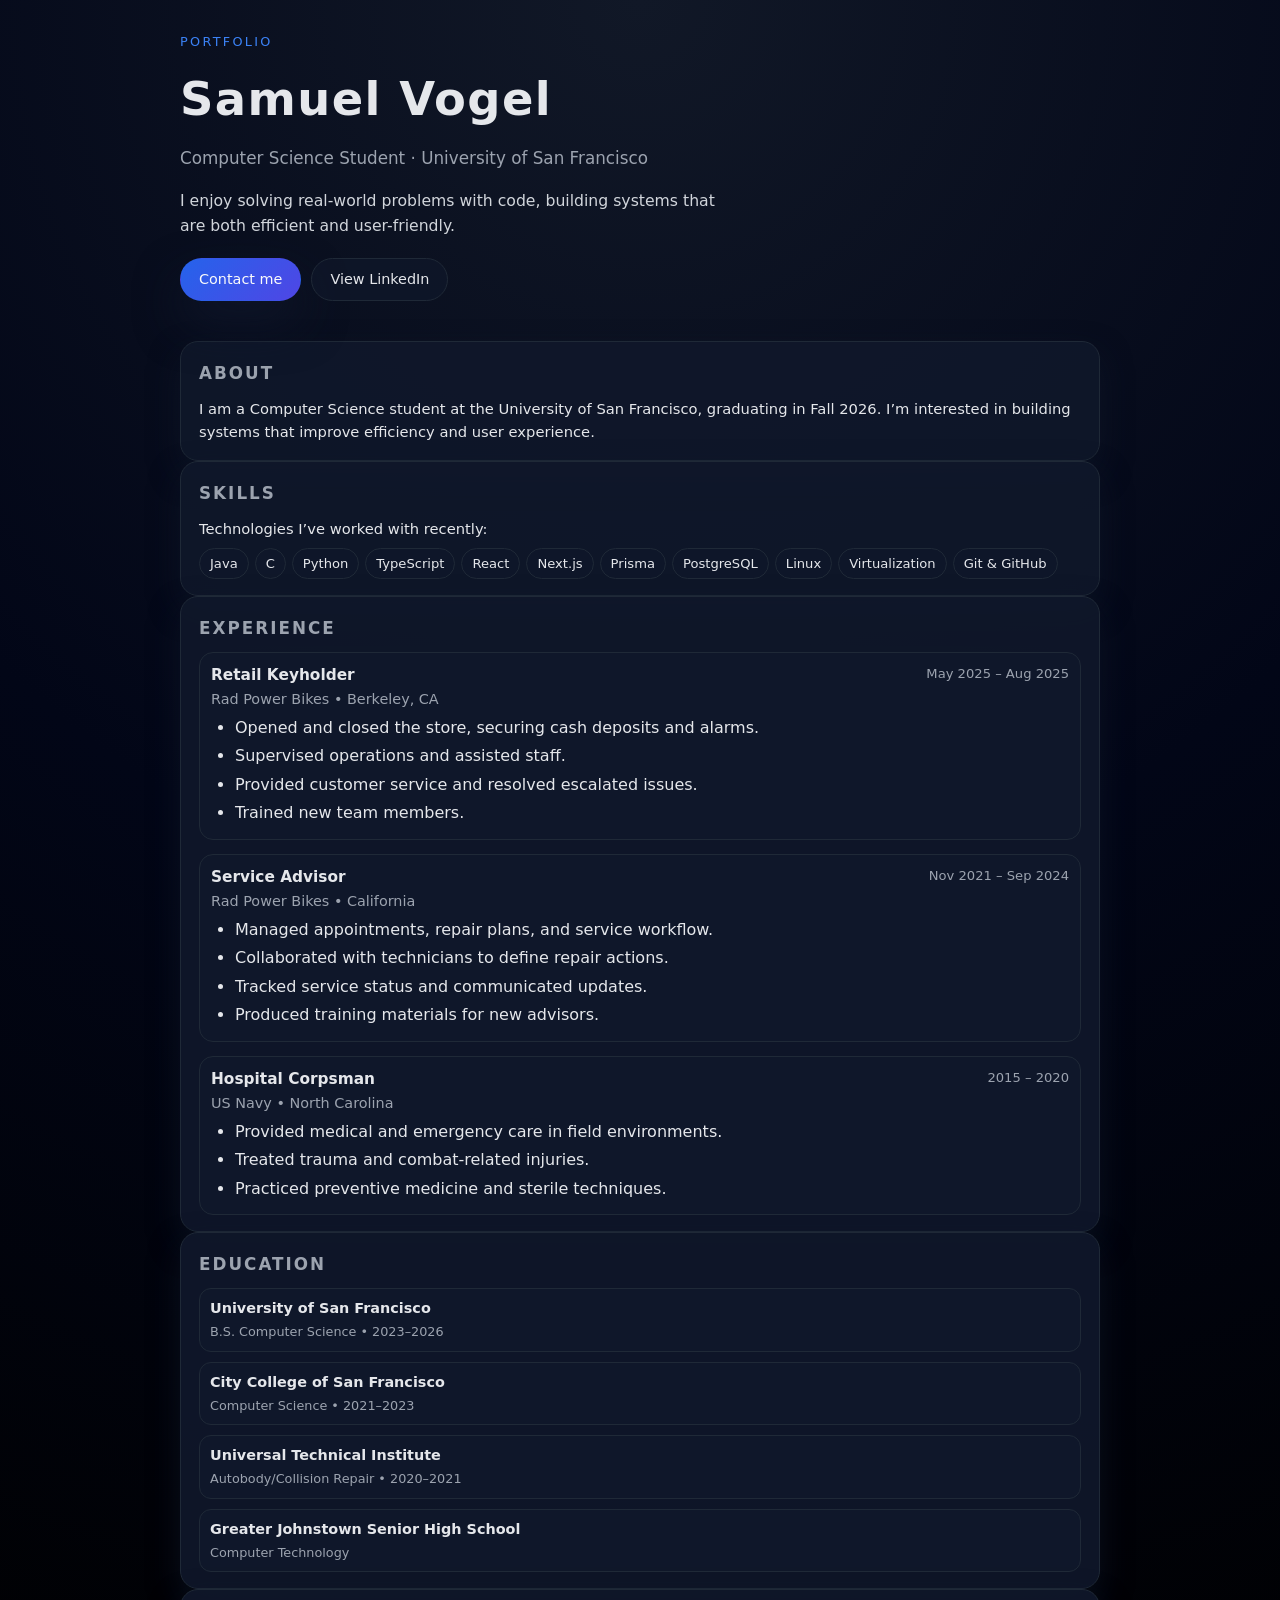
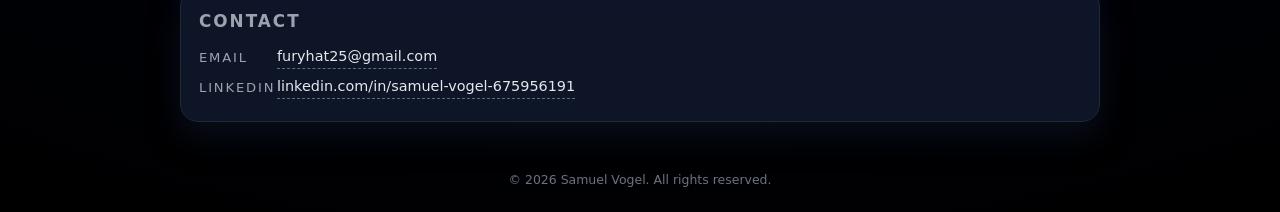
==== index.html @ 89b19ec3 "initial commit/creation of page" ====
<!DOCTYPE html>
<html lang="en">
<head>
    <meta charset="UTF-8" />
    <title>Samuel Vogel | Portfolio</title>
    <meta name="viewport" content="width=device-width, initial-scale=1" />
    <link rel="stylesheet" href="styles/main.css" />
</head>
<body>

<main id="app">

    <!-- Header -->
    <header class="hero">
        <div class="hero-text">
            <div class="eyebrow">Portfolio</div>
            <h1 class="name">Samuel Vogel</h1>
            <div class="subtitle">Computer Science Student · University of San Francisco</div>
            <p class="tagline">
                I enjoy solving real-world problems with code, building systems that are both
                efficient and user-friendly.
            </p>

            <div class="hero-actions">
                <a href="mailto:furyhat25@gmail.com" class="btn btn-primary">Contact me</a>
                <a href="https://www.linkedin.com/in/samuel-vogel-675956191"
                   class="btn btn-ghost" target="_blank">View LinkedIn</a>
            </div>
        </div>
    </header>

    <!-- Sections inserted here -->
    <div id="content">
        <!-- JS loads section files here -->
    </div>

</main>

<footer>
    © <span id="year"></span> Samuel Vogel. All rights reserved.
</footer>

<script src="scripts/main.js"></script>
</body>
</html>
---- styles/main.css ----
:root {
    --bg: #050816;
    --bg-alt: #0b1020;
    --accent: #3b82f6;
    --accent-soft: rgba(59, 130, 246, 0.1);
    --text: #e5e7eb;
    --muted: #9ca3af;
    --card: #0f172a;
    --border: #1f2937;
    --shadow: 0 22px 45px rgba(15, 23, 42, 0.8);
    --radius-xl: 18px;
    --radius-2xl: 24px;
    --max-width: 960px;
}

* {
    box-sizing: border-box;
    margin: 0;
    padding: 0;
}

body {
    font-family: system-ui, -apple-system, BlinkMacSystemFont, "SF Pro Text",
    "Segoe UI", sans-serif;
    background: radial-gradient(circle at top, #111827 0, #020617 48%, #000 100%);
    color: var(--text);
    line-height: 1.6;
    min-height: 100vh;
}

a {
    color: inherit;
    text-decoration: none;
}

main {
    max-width: var(--max-width);
    margin: 0 auto;
    padding: 32px 20px 48px;
}

/* Header / hero */
header {
    margin-bottom: 40px;
    display: grid;
    grid-template-columns: minmax(0, 3fr) minmax(0, 2fr);
    gap: 24px;
    align-items: center;
}

@media (max-width: 768px) {
    header {
        grid-template-columns: minmax(0, 1fr);
    }
    main {
        padding-top: 24px;
    }
}

.hero-text {
    position: relative;
}

.eyebrow {
    font-size: 0.8rem;
    text-transform: uppercase;
    letter-spacing: 0.18em;
    color: var(--accent);
    margin-bottom: 10px;
}

.name {
    font-size: clamp(2.3rem, 5vw, 2.9rem);
    font-weight: 700;
    letter-spacing: 0.03em;
    margin-bottom: 8px;
}

.subtitle {
    font-size: 1.05rem;
    color: var(--muted);
    margin-bottom: 16px;
}

.tagline {
    font-size: 0.98rem;
    color: #d1d5db;
    max-width: 40rem;
}

.hero-actions {
    display: flex;
    flex-wrap: wrap;
    gap: 10px;
    margin-top: 20px;
}

.btn {
    border-radius: 999px;
    padding: 9px 18px;
    font-size: 0.9rem;
    border: 1px solid transparent;
    display: inline-flex;
    align-items: center;
    gap: 8px;
    cursor: pointer;
    background: transparent;
    color: inherit;
    transition: transform 0.12s ease-out, box-shadow 0.12s ease-out,
    background 0.12s ease-out, border-color 0.12s ease-out;
    text-decoration: none;
}

.btn-primary {
    background: linear-gradient(135deg, #2563eb, #4f46e5);
    color: #f9fafb;
    box-shadow: var(--shadow);
}

.btn-primary:hover {
    transform: translateY(-1px);
    box-shadow: 0 30px 60px rgba(15, 23, 42, 0.95);
}

.btn-ghost {
    border-color: #1f2937;
    background: rgba(15, 23, 42, 0.7);
}

.btn-ghost:hover {
    border-color: #374151;
    background: rgba(15, 23, 42, 0.95);
    transform: translateY(-1px);
}

.hero-card {
    background: radial-gradient(circle at top left, #1e293b 0, #020617 55%);
    border-radius: var(--radius-2xl);
    padding: 20px 18px 18px;
    border: 1px solid rgba(148, 163, 184, 0.2);
    box-shadow: var(--shadow);
    position: relative;
    overflow: hidden;
}

.hero-card::before {
    content: "";
    position: absolute;
    inset: 0;
    background: radial-gradient(
            circle at top,
            rgba(59, 130, 246, 0.16),
            transparent 60%
    );
    mix-blend-mode: screen;
    pointer-events: none;
}

.hero-card-title {
    font-size: 0.9rem;
    text-transform: uppercase;
    letter-spacing: 0.18em;
    color: var(--muted);
    margin-bottom: 10px;
}

.hero-card-body {
    display: grid;
    gap: 10px;
    font-size: 0.88rem;
}

.hero-pill-row {
    display: flex;
    flex-wrap: wrap;
    gap: 6px;
}

.pill {
    font-size: 0.8rem;
    border-radius: 999px;
    padding: 5px 11px;
    border: 1px solid rgba(148, 163, 184, 0.4);
    background: rgba(15, 23, 42, 0.9);
    white-space: nowrap;
}

.pill-strong {
    border-color: rgba(59, 130, 246, 0.5);
    background: var(--accent-soft);
}

.meta-line {
    display: flex;
    justify-content: space-between;
    gap: 8px;
    color: var(--muted);
}

/* Sections */
section {
    margin-bottom: 28px;
    padding: 18px 18px 16px;
    border-radius: var(--radius-xl);
    background: rgba(15, 23, 42, 0.95);
    border: 1px solid var(--border);
    box-shadow: 0 14px 30px rgba(15, 23, 42, 0.6);
}

section:last-of-type {
    margin-bottom: 0;
}

.section-title {
    font-size: 1.05rem;
    font-weight: 600;
    letter-spacing: 0.12em;
    text-transform: uppercase;
    color: var(--muted);
    margin-bottom: 10px;
}

.section-body {
    font-size: 0.92rem;
    color: #e5e7eb;
}

/* Experience */
.experience-list {
    display: grid;
    gap: 14px;
    margin-top: 8px;
}

.experience-item {
    border-radius: 14px;
    padding: 10px 11px;
    border: 1px solid #1f2937;
    background: rgba(15, 23, 42, 0.96);
}

.experience-header {
    display: flex;
    flex-wrap: wrap;
    justify-content: space-between;
    gap: 6px;
    margin-bottom: 4px;
}

.role {
    font-weight: 600;
    font-size: 0.96rem;
}

.company {
    color: var(--muted);
    font-size: 0.9rem;
}

.experience-meta {
    font-size: 0.82rem;
    color: var(--muted);
    margin-bottom: 4px;
}

.experience-item ul {
    margin-left: 1.1rem;
    margin-top: 4px;
    padding-left: 0.4rem;
}

.experience-item li {
    margin-bottom: 3px;
}

/* Education */
.edu-list {
    display: grid;
    gap: 10px;
    margin-top: 6px;
}

.edu-item {
    border-radius: 12px;
    padding: 8px 10px;
    border: 1px solid #1f2937;
    background: rgba(15, 23, 42, 0.96);
    font-size: 0.9rem;
}

.edu-title {
    font-weight: 600;
    margin-bottom: 2px;
}

.edu-meta {
    font-size: 0.8rem;
    color: var(--muted);
}

/* Skills grid */
.skills-grid {
    display: flex;
    flex-wrap: wrap;
    gap: 6px;
    margin-top: 8px;
}

.skills-grid span {
    font-size: 0.82rem;
    padding: 4px 10px;
    border-radius: 999px;
    background: rgba(15, 23, 42, 0.9);
    border: 1px solid #1f2937;
    color: #e5e7eb;
}

/* Contact */
.contact-list {
    margin-top: 4px;
    font-size: 0.9rem;
}

.contact-item {
    display: flex;
    align-items: center;
    gap: 8px;
    margin-bottom: 6px;
}

.contact-label {
    width: 70px;
    color: var(--muted);
    font-size: 0.82rem;
    text-transform: uppercase;
    letter-spacing: 0.14em;
}

.contact-link {
    font-weight: 500;
    border-bottom: 1px dashed rgba(148, 163, 184, 0.6);
}

footer {
    max-width: var(--max-width);
    margin: 0 auto;
    padding: 0 20px 22px;
    font-size: 0.78rem;
    color: #6b7280;
    text-align: center;
}
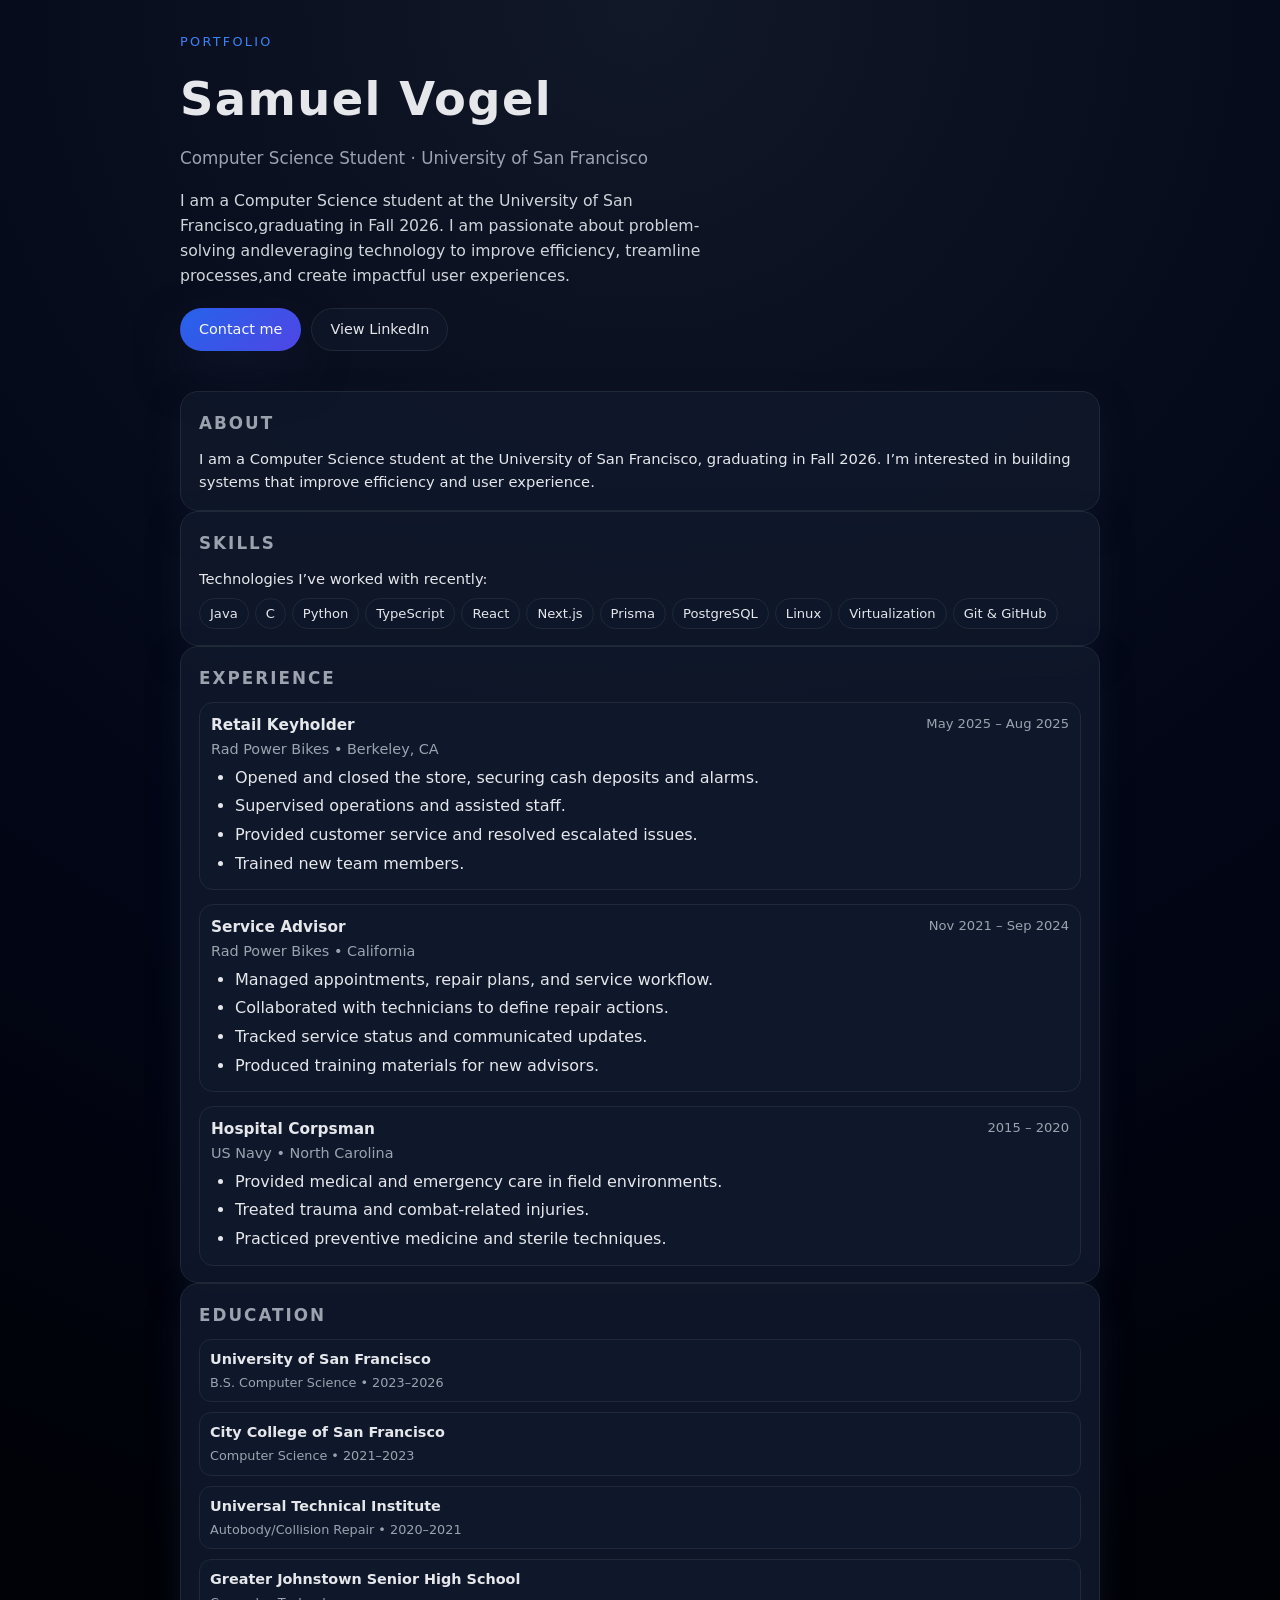
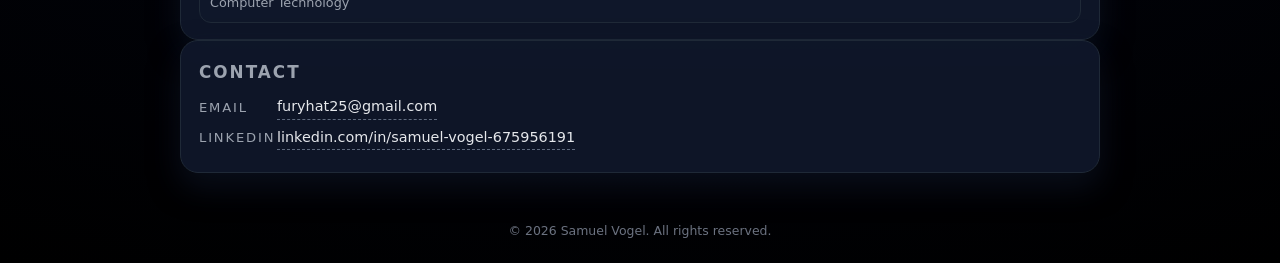
==== commit 2222f244: "update about section" ====
--- a/index.html
+++ b/index.html
@@ -17,8 +17,9 @@
             <h1 class="name">Samuel Vogel</h1>
             <div class="subtitle">Computer Science Student · University of San Francisco</div>
             <p class="tagline">
-                I enjoy solving real-world problems with code, building systems that are both
-                efficient and user-friendly.
+                I am a Computer Science student at the University of San Francisco,graduating in Fall 2026.
+                I am passionate about problem-solving andleveraging technology to improve efficiency,
+                treamline processes,and create impactful user experiences.
             </p>
 
             <div class="hero-actions">
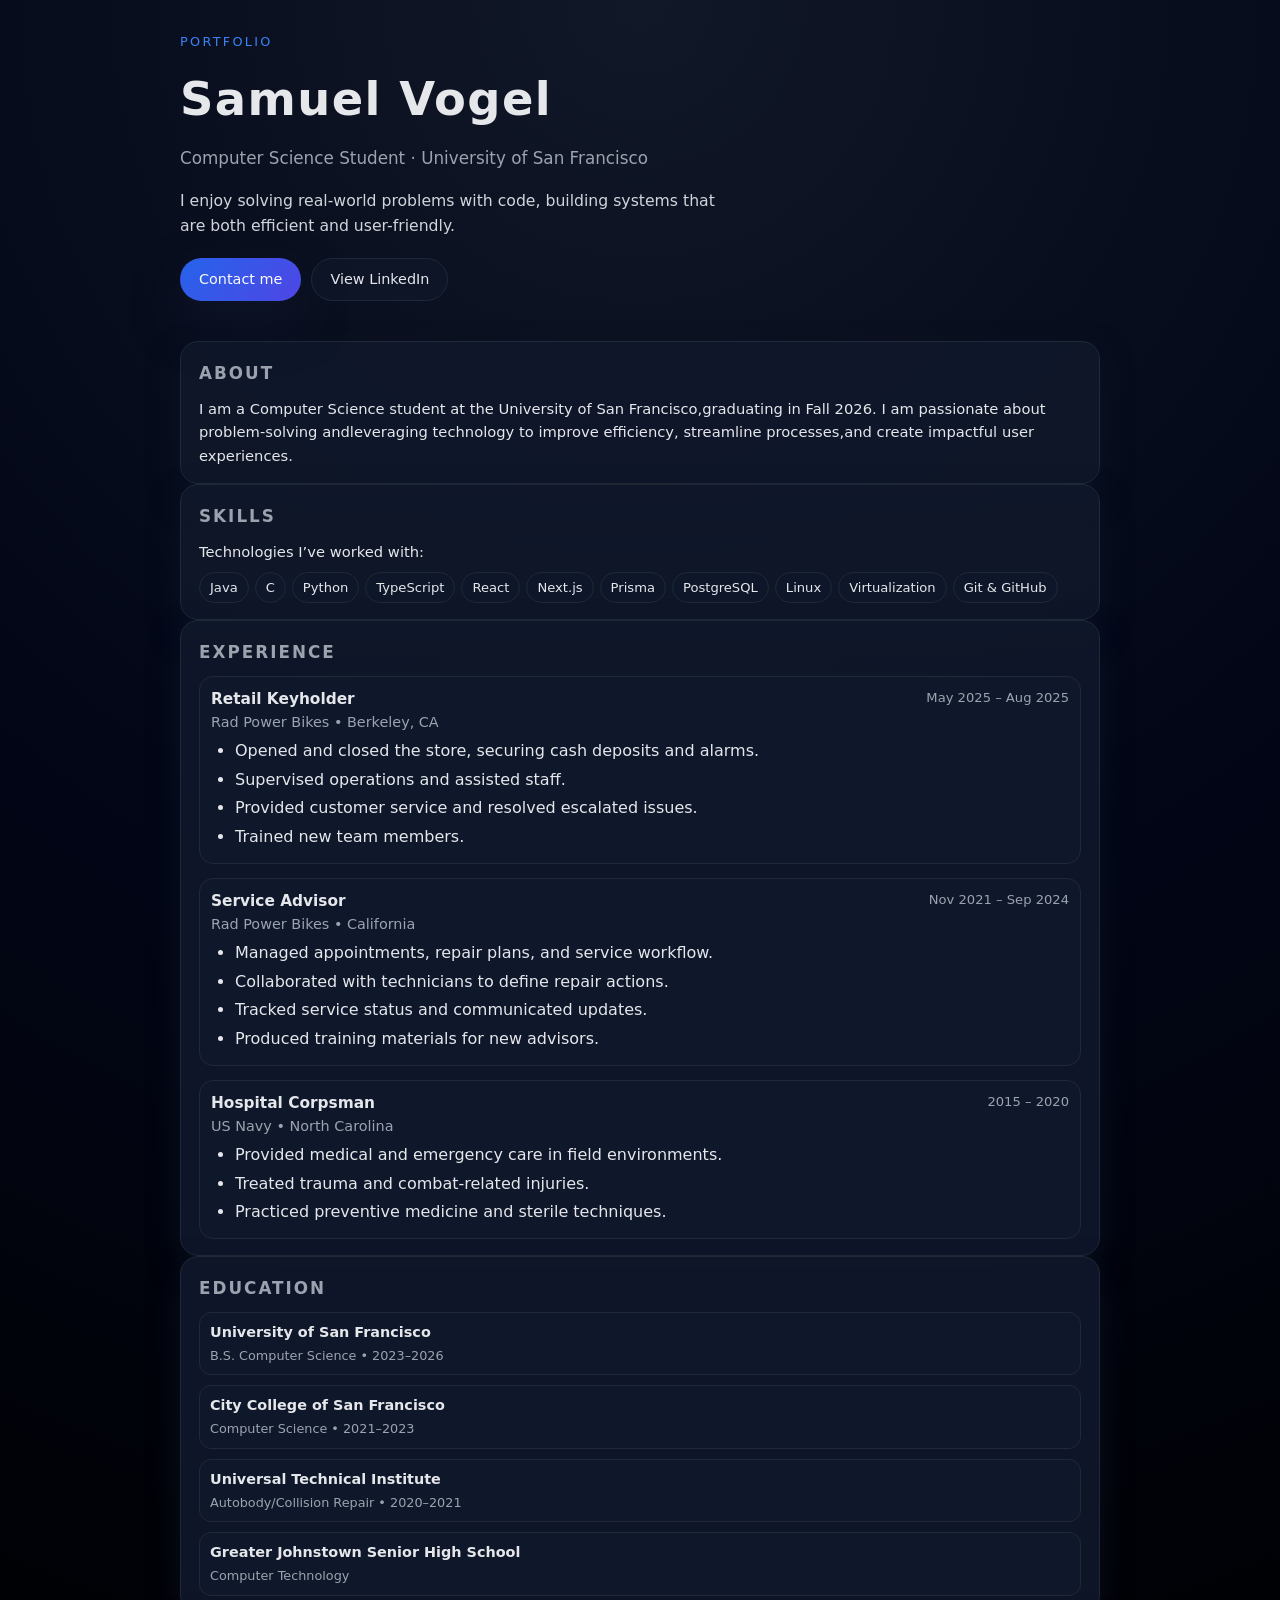
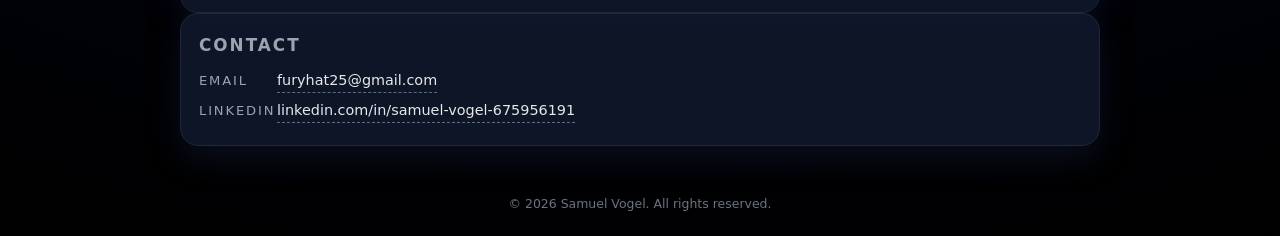
==== commit c92ed2b4: "update index.html" ====
--- a/index.html
+++ b/index.html
@@ -17,9 +17,8 @@
             <h1 class="name">Samuel Vogel</h1>
             <div class="subtitle">Computer Science Student · University of San Francisco</div>
             <p class="tagline">
-                I am a Computer Science student at the University of San Francisco,graduating in Fall 2026.
-                I am passionate about problem-solving andleveraging technology to improve efficiency,
-                treamline processes,and create impactful user experiences.
+                I enjoy solving real-world problems with code, building systems that are both
+                efficient and user-friendly.
             </p>
 
             <div class="hero-actions">
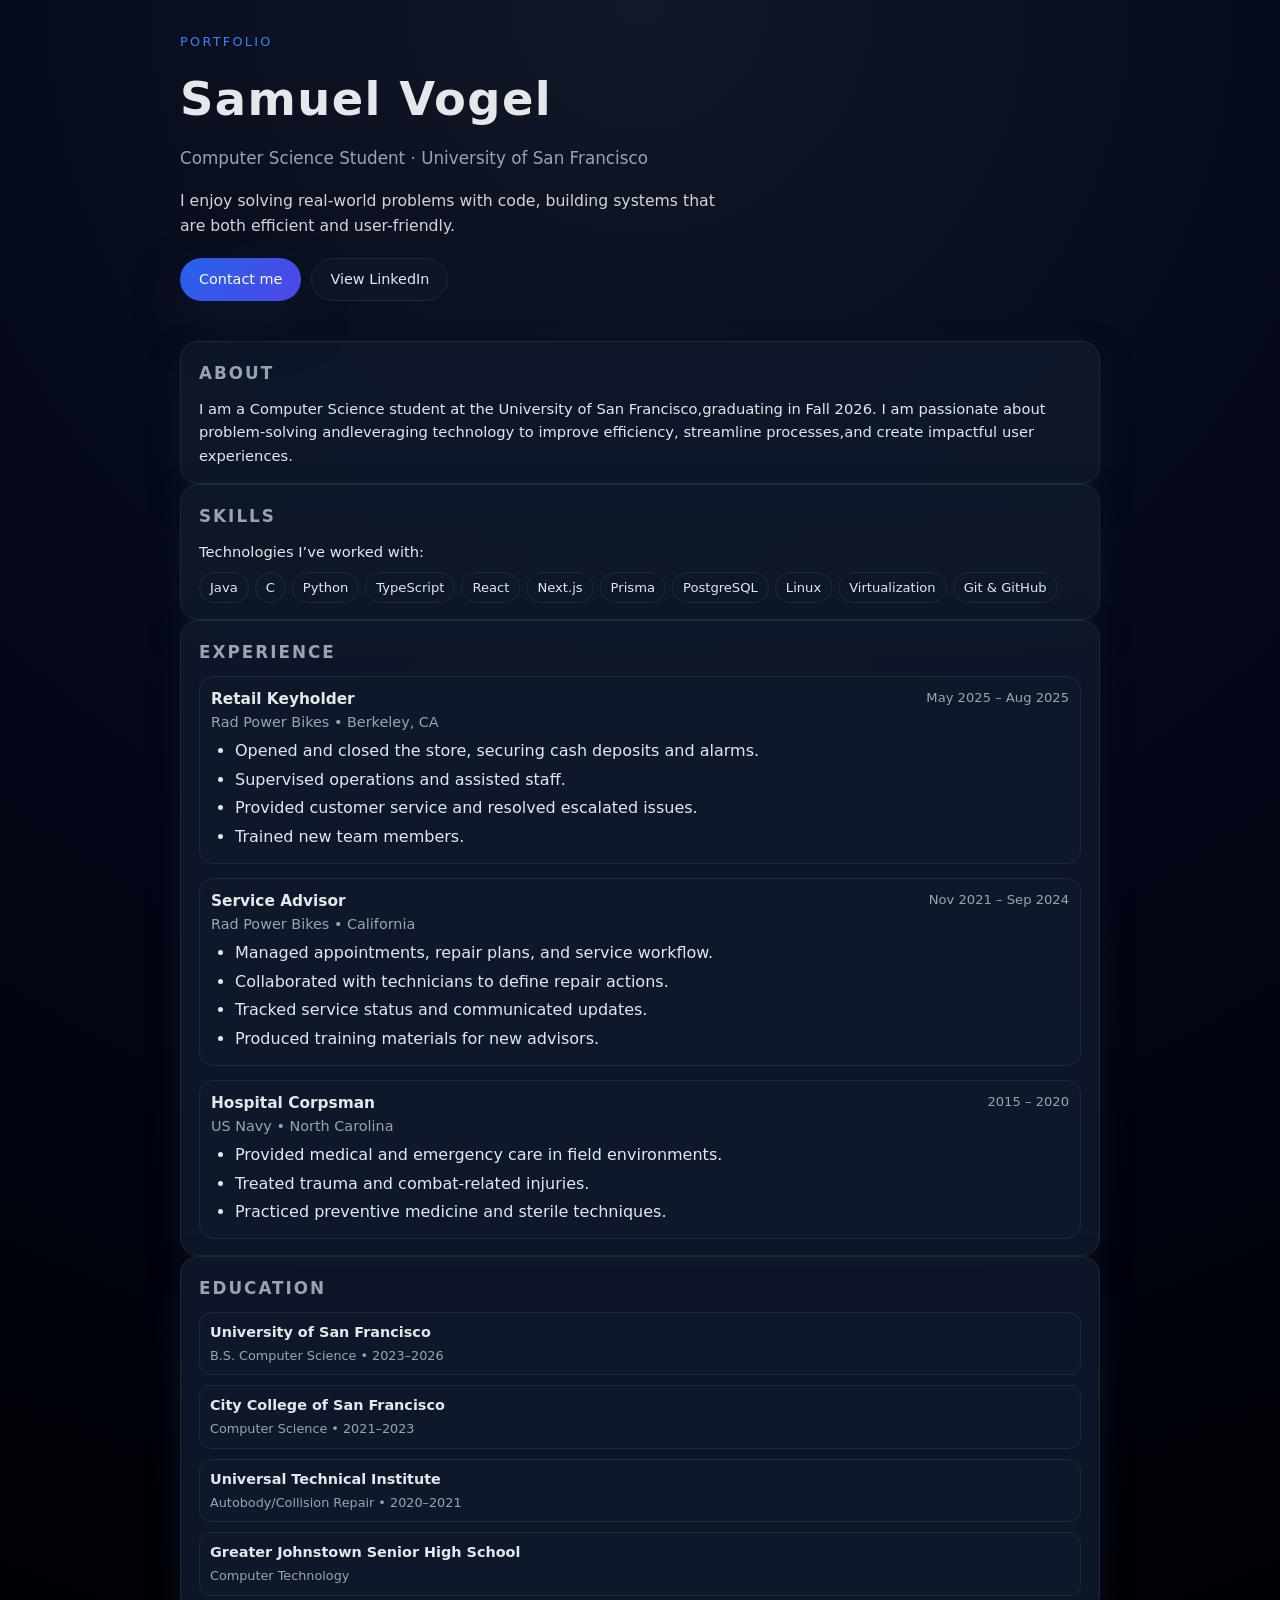
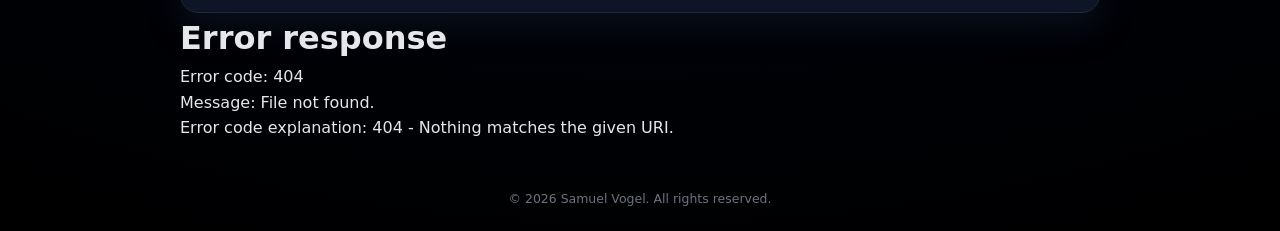
==== commit e5b352b0: "update contact link" ====
--- a/index.html
+++ b/index.html
@@ -22,7 +22,7 @@
             </p>
 
             <div class="hero-actions">
-                <a href="mailto:furyhat25@gmail.com" class="btn btn-primary">Contact me</a>
+                <a href="contact.html" class="btn btn-primary">Contact me</a>
                 <a href="https://www.linkedin.com/in/samuel-vogel-675956191"
                    class="btn btn-ghost" target="_blank">View LinkedIn</a>
             </div>
